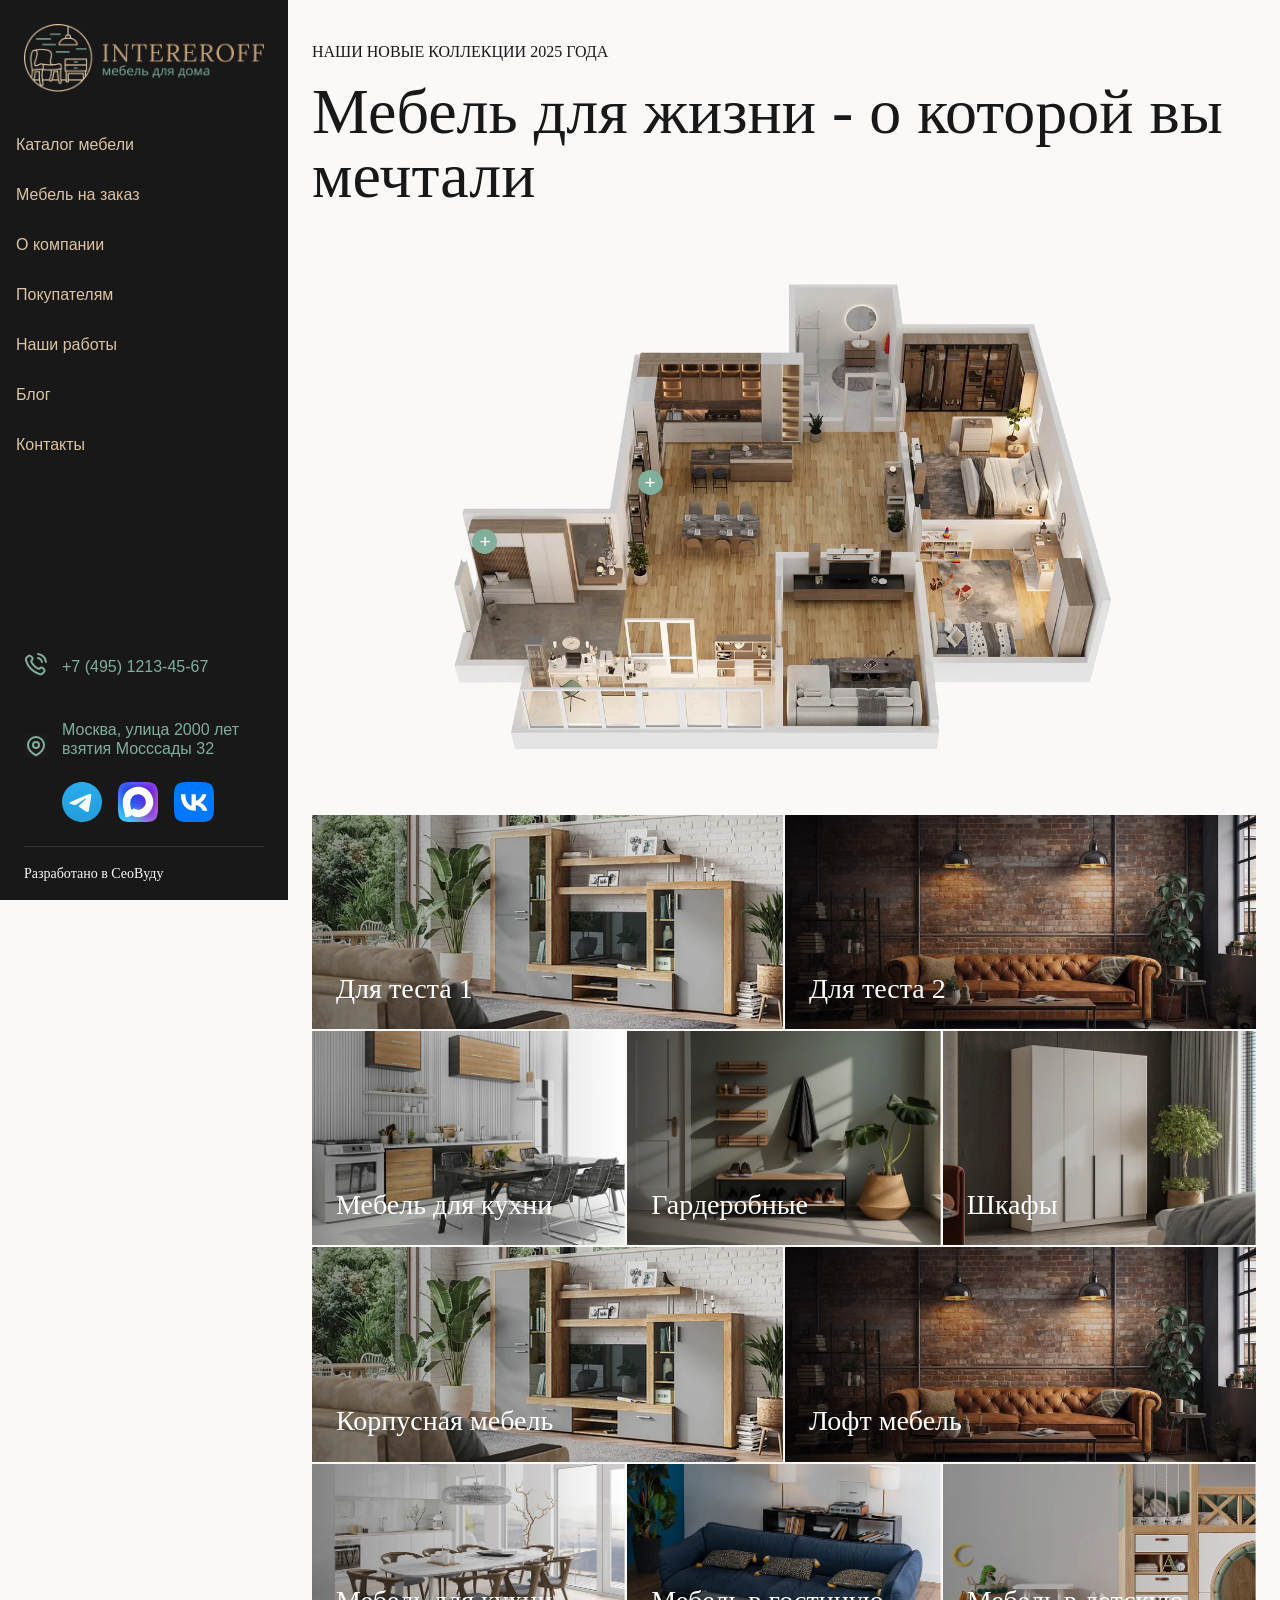
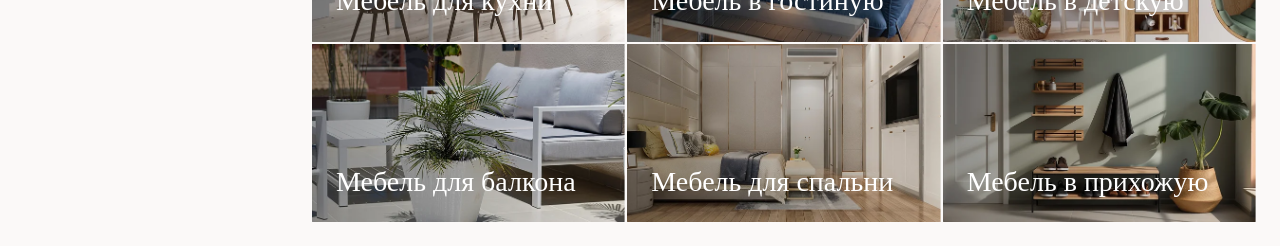
==== index.html @ 12113ed4 "увеличивает нижний отступ у блока месендеров" ====
<!DOCTYPE html>
<html lang="ru">
<head>
    <meta charset="UTF-8">
    <meta name="viewport" content="width=device-width, initial-scale=1.0">
    <title>Авалон - стильные шкафы купэ</title>
    <link rel="stylesheet" href="style.css">
</head>
<body>    
    <main class="main">
        <section class="sidebar">
            <nav class="navigation">
                <a class="navigation-logo" href="/">
                    <img src="assets/img/logo.png" width="240" height="68" alt="логотип сайта">
                </a>

                <ul class="navigation-list">
                    <li class="navigation-item">
                        <a class="navigation-link navigation-link-current" href="#">Каталог мебели</a>
                    </li>
                    <li class="navigation-item">
                        <a class="navigation-link" href="#">Мебель на заказ</a>
                    </li>
                    <li class="navigation-item">
                        <a class="navigation-link" href="#">О компании</a>
                    </li>
                    <li class="navigation-item">
                        <a class="navigation-link" href="#">Покупателям</a>
                    </li>
                    <li class="navigation-item">
                        <a class="navigation-link" href="#">Наши работы</a>
                    </li>
                    <li class="navigation-item">
                        <a class="navigation-link" href="#">Блог</a>
                    </li>
                    <li class="navigation-item">
                        <a class="navigation-link" href="#">Контакты</a>
                    </li>
                </ul>
            </nav>
            <footer class="footer">
                <address class="footer-contacts">
                    <p class="contact-label">Наш телефон</p>
                    <a class="footer-contact footer-phone" href="tel:+749512134567">+7 (495) 1213-45-67</a>

                    <p class="contact-label">Наш адрес</p>
                    <p class="footer-contact footer-address">Москва, улица 2000 лет взятия Мосссады 32</p>
                </address>

                <ul class="social-list">
                    <li class="social-item">
                        <a class="social-link" href="https://t.me/htmlacademy">
                            <span class="visually-hidden">Телеграмм</span>
                           <span class="social-icon social-icon-telegramm" aria-hidden="true" focusable="false"></span>
                        </a>
                    </li>
                    <li class="social-item">
                        <a class="social-link" href="https://www.youtube.com/user/htmlacademyru">
                            <span class="visually-hidden">Max</span>
                            <span class="social-icon social-icon-max" aria-hidden="true" focusable="false"></span>
                        </a>
                    </li>
                    <li class="social-item">
                        <a class="social-link" href="https://vk.com/htmlacademy">
                            <span class="visually-hidden">Вконтакте</span>
                            <span class="social-icon social-icon-vk" aria-hidden="true" focusable="false"></span>
                        </a>
                    </li>
                </ul>
                <p><a class="developer" href="https://seovoodoo.guru">Разработано в СеоВуду</a></p>
            </footer>
            <button class="btn btn-menu-close" type="button">
                <img src="assets/img/ico/close.svg" width="40" height="40" alt="закрыть меню">
            </button>
        </section>

        <section class="sidebar-mobile">
            <nav class="navigation" style="flex-grow: 0">
                <a class="navigation-logo" href="/" style="padding: 0 4px 16px; transition: opacity 0.3s linear 0.3s;">
                    <img src="assets/img/logo-mobile.svg" width="48" height="72" alt="логотип сайта">
                </a>
            </nav>

            <button class="btn btn-menu-open" type="button">
                <img src="assets/img/ico/menu.svg" width="40" height="40" alt="меню">
            </button>
            

            <footer class="footer" style="padding: 0; transition: opacity 0.3s linear 0.3s;">
                <address class="footer-contacts">                    
                    <a 
                        class="footer-contact footer-phone"  
                        href="tel:+749512134567"
                        style="width: 24px; margin: 0 auto 36px;"
                    >
                    </a>                    
                </address>

                <ul class="social-list" style="flex-direction: column; align-items: center; padding: 0 0 96px;">
                    <li class="social-item">
                        <a class="social-link" href="https://t.me/htmlacademy">
                            <span class="visually-hidden">Телеграмм</span>
                           <span class="social-icon social-icon-telegramm" aria-hidden="true" focusable="false"></span>
                        </a>
                    </li>
                    <li class="social-item">
                        <a class="social-link" href="https://www.youtube.com/user/htmlacademyru">
                            <span class="visually-hidden">Max</span>
                            <span class="social-icon social-icon-max" aria-hidden="true" focusable="false"></span>
                        </a>
                    </li>
                    <li class="social-item">
                        <a class="social-link" href="https://vk.com/htmlacademy">
                            <span class="visually-hidden">Вконтакте</span>
                            <span class="social-icon social-icon-vk" aria-hidden="true" focusable="false"></span>
                        </a>
                    </li>
                </ul>                
            </footer>
        </section>
        
        <div class="content">
            <p class="top-text">Наши новые коллекции 2025 года<p>
            <h1 class="title-h1">Мебель для жизни - о которой вы мечтали</h1>
            <section class="interior">
                <span class="indicator" style="left: 17%; top: 52%" data-indicator-id="1">
                    +
                    <div class="indicator-popup" style="left: 3rem; top: -2rem">
                        <h5 class="title">Мебель для прихожей</h5>
                        <p>Один из самых популярных и недорогих материалов для шкафов-купе.
                            Панели из ламинированной плиты прочные, устойчивы к царапинам (не все цвета) и просты в уходе.</p>
                        <a href="#" class="btn btn-indicator btn-color-primary">Показать</a>
                    </div>
                </span>

                <span class="indicator" style="left: 34.5%; top: 40%" data-indicator-id="2">
                    +
                    <div class="indicator-popup" style="left: 3rem; top: -2rem">
                        <h5 class="title">Мебель в гостиную</h5>                        
                        <a href="#" class="btn btn-indicator btn-color-primary">Показать</a>
                    </div>
                </span>
                

                <img class="responsive" width="1584" height="824" src="assets/img/3d-visual-interior.webp" alt="3Д-интерьер квартиры">
            </section>
            <section>
                <ul class="category-list">
                    <li class="category-item category-item-big">                        
                        <img src="assets/img/preview-category/case-furniture.webp" width="791" height="360" alt="">
                        <h3 class="title">Для теста 1</h3>
                        <a class="btn btn-color-primary btn-category" href="#"><span class="text">Смотреть в каталоге</span></a>                        
                    </li>
                    <li class="category-item category-item-big">                        
                        <img src="assets/img/preview-category/loft-furniture.webp" width="791" height="360" alt="">
                        <h3 class="title">Для теста 2</h3>
                        <a class="btn btn-color-primary btn-category" href="#"><span class="text">Смотреть в каталоге</span></a>
                    </li>
                    <li class="category-item">                        
                        <img src="assets/img/preview-category/kitchen-furniture.webp" width="659" height="450" alt="">
                        <h3 class="title">Мебель для кухни</h3>
                        <a class="btn btn-color-primary btn-category" href="#"><span class="text">Смотреть в каталоге</span></a>                        
                    </li>
                    <li class="category-item">                        
                        <img src="assets/img/preview-category/dressing-rooms.webp" width="659" height="450" alt="">
                        <h3 class="title">Гардеробные</h3>
                        <a class="btn btn-color-primary btn-category" href="#"><span class="text">Смотреть в каталоге</span></a>
                    </li>
                    <li class="category-item">                        
                        <img src="assets/img/preview-category/wardrobes.webp" width="659" height="450" alt="">
                        <h3 class="title">Шкафы</h3>
                        <a class="btn btn-color-primary btn-category" href="#"><span class="text">Смотреть в каталоге</span></a>                        
                    </li>
                    <li class="category-item category-item-big">                        
                        <img src="assets/img/preview-category/case-furniture.webp" width="791" height="360" alt="">
                        <h3 class="title">Корпусная мебель</h3>
                        <a class="btn btn-color-primary btn-category" href="#"><span class="text">Смотреть в каталоге</span></a>                        
                    </li>
                    <li class="category-item category-item-big">                        
                        <img src="assets/img/preview-category/loft-furniture.webp" width="791" height="360" alt="">
                        <h3 class="title">Лофт мебель</h3>
                        <a class="btn btn-color-primary btn-category" href="#"><span class="text">Смотреть в каталоге</span></a>
                    </li>
                    <li class="category-item">                        
                        <img src="assets/img/preview-category/kitchen-furniture-2.webp" width="659" height="375" alt="">
                        <h3 class="title">Мебель для кухни</h3>
                        <a class="btn btn-color-primary btn-category" href="#"><span class="text">Смотреть в каталоге</span></a>
                    </li>
                    <li class="category-item">                        
                        <img src="assets/img/preview-category/living-room-furniture.webp" width="659" height="375" alt="">
                        <h3 class="title">Мебель в гостиную</h3>
                        <a class="btn btn-color-primary btn-category" href="#"><span class="text">Смотреть в каталоге</span></a>
                    </li>
                    <li class="category-item">                        
                        <img src="assets/img/preview-category/nursery-furniture.webp" width="659" height="375" alt="">
                        <h3 class="title">Мебель в детскую</h3>
                        <a class="btn btn-color-primary btn-category" href="#"><span class="text">Смотреть в каталоге</span></a>
                    </li>
                    <li class="category-item">                        
                        <img src="assets/img/preview-category/furniture-for-balconies.webp" width="659" height="375" alt="">
                        <h3 class="title">Мебель для балкона</h3>
                        <a class="btn btn-color-primary btn-category" href="#"><span class="text">Смотреть в каталоге</span></a>
                    </li>
                    <li class="category-item">                        
                        <img src="assets/img/preview-category/bedroom-furniture.webp" width="659" height="375" alt="">
                        <h3 class="title">Мебель для спальни</h3>
                        <a class="btn btn-color-primary btn-category" href="#"><span class="text">Смотреть в каталоге</span></a>
                    </li>
                    <li class="category-item">                        
                        <img src="assets/img/preview-category/hallway-furniture.webp" width="659" height="375" alt="">
                        <h3 class="title">Мебель в прихожую</h3>
                        <a class="btn btn-color-primary btn-category" href="#"><span class="text">Смотреть в каталоге</span></a>
                    </li>
                </ul>
            </section>            
        </div>
        
    </main> 
    <script src="js/script.js"></script>   
</body>
</html>
---- style.css ----
@font-face {
  font-family: "Lora";
  font-style: normal;
  font-weight: 400;
  src: url("fonts/lora-400.ttf") format("ttf");
  font-display: swap;
}

@font-face {
  font-family: "Lora";
  font-style: normal;
  font-weight: 500;
  src: url("fonts/lora-500.ttf") format("ttf");
  font-display: swap;
}

@font-face {
  font-family: "Inter";
  font-style: normal;
  font-weight: 400;
  src: url("fonts/Inter_18pt-Regular.ttf") format("ttf");
  font-display: swap;
}

/* @font-face {
  font-family: "Inter";
  font-style: normal;
  font-weight: 500;
  src: url("fonts/Inter_18pt-Medium.ttf") format("ttf");
  font-display: swap;
} */

html {
  height: 100%;
}

body {
  min-width: 360px;
  margin: 0;

  font-family: 'Lora', 'Arial', sans-serif;
  font-style: normal;
  font-weight: 400;
  color:#181818; 
  background-color: #fbf9f8; 
}

*,
*::before,
*::after {
  box-sizing: border-box;
}

.visually-hidden {
  position: absolute;

  width: 1px;
  height: 1px;
  margin: -1px;
  padding: 0;

  border: 0;
  clip: rect(0 0 0 0);
  overflow: hidden;
}

img {
  max-width: 100%;
  height: auto;

  object-fit: cover;
}

.title-h1 {
    margin: 0;
    margin-bottom: 64px;

    font-family: 'Lora';
    font-size: 64px;
    line-height: 100%;
    font-weight: 400;
}

.btn-color-primary {
    background-color: #80B09C;    
}

.btn-color-primary:hover {
    background-color: #657d67;
}

.text-color-primary {
    color: #80B09C;
}

.btn {    
  display: inline-block;  

  color: #ffffff;
  font-size: 16px;
  line-height: 20px;
  font-weight: 500;  
  text-decoration: none;
  text-align: left;  

  border-radius: 2px;

  cursor: pointer;
}

.btn-indicator {
    width: 190px;
    padding: 10px;

    text-align: center;
    text-shadow: 0 4px 4px rgba(0, 0, 0, 0.25);
}

.btn-category {
    position: absolute;
    left: 24px;
    bottom: 24px;

    width: 243px;
    padding: 14px 14px 14px 24px;
    text-shadow: 0 4px 4px rgba(0, 0, 0, 0.25);

    opacity: 0;
    transition: opacity 0.5s ease-out;
}

.btn-menu-open {    
    padding: 24px 8px;
    border: none;

    background-color: transparent;
    text-align: center;    
}

.btn-menu-close {
    display: none;    
}

.btn-menu-open img {
    vertical-align: bottom;
}

.main {    
    width: 100%;
}

.top-text {
    font-family: 'Inter';
    text-transform: uppercase;
    line-height: 150%;
}

.sidebar {
    position: fixed;
    width: 288px;
    min-height: 100vh;
    display: flex;
    flex-direction: column;

    background-color: #181818;
}

.sidebar-mobile {
    display: none;
}

.navigation {
    /* min-height: 484px; */
    flex-grow: 1;
    display: flex;
    flex-direction: column;
}

.navigation-logo {
    display: block;
    padding: 24px;    
}

.navigation-list {    
    margin: 0;
    /* margin-top: auto; */
    padding: 0;

    list-style-type: none;
}

.navigation-link {
    display: block;
    padding: 16px;
    
    color: #DDC4A4;    
    text-decoration: none;    
}

.navigation-link:hover {
    background-color: #252525;
}

.footer {
    padding: 24px 24px 0;    
}

.contact-label {
    margin: 0;
    margin-left: 38px;

    font-family: 'Inter';
    font-style: normal;
    font-size: 13px;
    line-height: 150%;
}



.footer-contact {
    display: flex;
    align-items: flex-end;
    gap: 14px;
    margin-top: 0;
    margin-bottom: 24px;

    line-height: 120%;
    text-decoration: none;
    font-style: normal;
    color: #80B09C;
}

.footer-contact::before {
    content: '';
    width: 24px;
    height: 24px;
    
    background-position: center;
    background-repeat: no-repeat;
    background-size: cover;
    
    flex-shrink: 0;
}

.footer-phone::before {
    background-image: url('assets/img/ico/phone-ico.svg');
}


.footer-address::before {    
    background-image: url('assets/img/ico/location-ico.svg');
}

.social-list {
  display: flex;
  flex-wrap: wrap;
  gap: 16px;
  max-width: 240px;
  margin: 0;  
  padding: 0 0 24px 38px;  

  list-style-type: none;
  border-bottom: 1px solid #323539;
}

.social-link {
  position: relative;

  display: block;
  width: 40px;
  min-height: 40px;  
}

.social-icon {
  position: absolute;
  top: 0;
  left: 0;
  right: 0;
  bottom: 0;

  margin: auto;  
}

.social-icon-telegramm {  
  background-image: url('assets/img/ico/telegram-ico.svg'); 
}

.social-icon-max {  
  background-image: url('assets/img/ico/max-ico.svg'); 
}

.social-icon-vk {  
  background-image: url('assets/img/ico/vk-ico.svg'); 
}

.developer {
    font-family: 'Open sans';
    color: #f9f9f9;
    text-decoration: none;
    font-size: 14px;
    line-height: 150%;
}

.content {
    padding: 24px;       
    margin-left: 288px;
}

.interior {
    margin-bottom: 48px;   
    
    position: relative;
}

.indicator {
    width: 25px;
    height: 25px;

    display: flex;
    justify-content: center;
    align-items: center;    

    position: absolute;
    
    color: #FFFFFF;
    background-color: #80B09C;
    border-radius: 50%;    
    text-align: center;
    font-size: 19px;
    line-height: 1;

    transition: transform 0.2s ease;
    cursor: pointer;    
}

.indicator.active {
    background-color: #EEA23E;
}

.indicator::before,
.indicator::after {
    content: '';
    position: absolute;    
    left: -14px;    
    right: -14px;
    top: -14px;
    bottom: -14px;

    border-radius: 50%;
    opacity: 0;
    border: 2px solid #80B09C;

    animation: pulser 2.5s linear infinite;    
}

.indicator.active::before,
.indicator.active::after {
    border-color: transparent;
}

.indicator::after {
    animation-delay: 1.25s;
}


@keyframes pulser {
    0% {
        transform: scale(0.5);
        opacity: 0;
    }

    50% {
        opacity: 1;
    }

    100% {
        transform: scale(1);
        opacity: 0;
    }
}

.indicator-popup {    
    width: 290px;
    min-width: 290px;
    padding: 20px 18px;

    position: absolute;
    z-index: 1;
    opacity: 0;

    color: #000;
    background: #fff;
    border-radius: 10px;
    
    text-align: left;
    line-height: 1;
    
    transform: scale(0.95) translateY(10px);
    visibility: hidden;
    transition: all 0.5s cubic-bezier(0.175, 0.885, 0.32, 1.275);
    box-shadow: 0 10px 25px rgba(0, 0, 0, 0.15);
}

.indicator-popup .title {
    margin: 0;
    margin-bottom: 10px;
}

.indicator.active .indicator-popup {
    display: block;
    visibility: visible;

    opacity: 1;
    transform: scale(1) translateY(0);    
}

.category-list {    
    padding: 0;
    margin: 0;
    display: grid;
    grid-gap: 2px;
    grid-template-columns: repeat(6, minmax(75px, 1fr));
    grid-template-rows: repeat(5, minmax(100px, auto));

    list-style: none;    
}

.category-item {
    position: relative;

    grid-column: span 2;

    line-height: 0;
    background-color: #f5f5f5;    
}

.category-item .title {
    position: absolute;
    left: 24px;
    bottom: 24px;
    z-index: 10;

    margin: 0;
    padding: 0;

    font-family: 'Lora';
    font-size: 28px;
    font-weight: 500;
    line-height: 120%; 
    color: #ffffff;
    
    transition: transform 0.5s linear;
}

.category-item:hover .title {
    transform: translateY(-72px);   
}

.category-item:hover .btn {
    opacity: 1;
}

.category-item-big {   
    grid-column: span 3;
}

.category-item .text {
    display: flex;
    gap: 8px;    
}

.category-item .text::after {
    content: '';
    width: 20px;
    height: 20px;
    background-image: url('assets/img/ico/arrow-right.svg');
    background-size: contain;
    background-position: center;
    background-repeat: no-repeat;
}

@media screen and (max-width: 1200px) {

    .category-item .title {
        font-size: 22px;
    }

    .category-item:hover .title {
        transform: translateY(-54px);   
    }

    .btn {
        font-size: 13px;
    }

    .btn-category {
        width: 187px;
        padding: 6px 16px;        
    }

}


@media screen and (max-width: 991px) {

    .title-h1 {
        margin-bottom: 40px;
        /* max-width: 280px; */
        font-size: 32px;
    }

    .interior {
        display: none;
    }

    .navigation-link {
        padding: 8px;
    }

    
    .content {    
        margin-left: 56px;
        padding: 16px;
        padding-top: 16px; 
    }

    .sidebar {
        z-index: 200;
        transform: translateX(-288px);
        transition: transform 0.4s ease-out;
    }

    .btn-menu-close {
        position:absolute;
        top: 0;
        right: 0;

        display: block;
        width: 40px;
        border: none;

        background-color: transparent;
    }

    .sidebar-mobile {
        position: fixed;
        z-index: 100;
        width: 56px;
        min-height: 100vh;

        display: flex;
        flex-direction: column;
        justify-content: space-between;

        opacity: 1;
        background-color: #181818;
        transition: width 0.45s ease-out;
    }

    .category-item .title {
        bottom: 72px;
    }

    .btn {
        font-size: 13px;
    }

    .btn-category {
        width: 200px;
        padding: 6px 16px;
        opacity: 1;
    }

}

@media screen and (max-width: 730px) {

    .title-h1 {
        /* max-width: 260px; */
        margin-bottom: 20px;

        font-size: 30px;        
    }

    .top-text {        
        font-size: 14px;
    }

    .content {
        padding: 8px;
        padding-top: 8px; 
    }

    .category-list {
        grid-template-columns: 100%;
        grid-template-rows: repeat(11, 240px);        
    }

    .category-item, .category-item-big {
        grid-column: 1/-1;
    }

    .category-item img {
        height: 240px;
    }

    .category-item .title {
        font-size: 28px;
    }
}
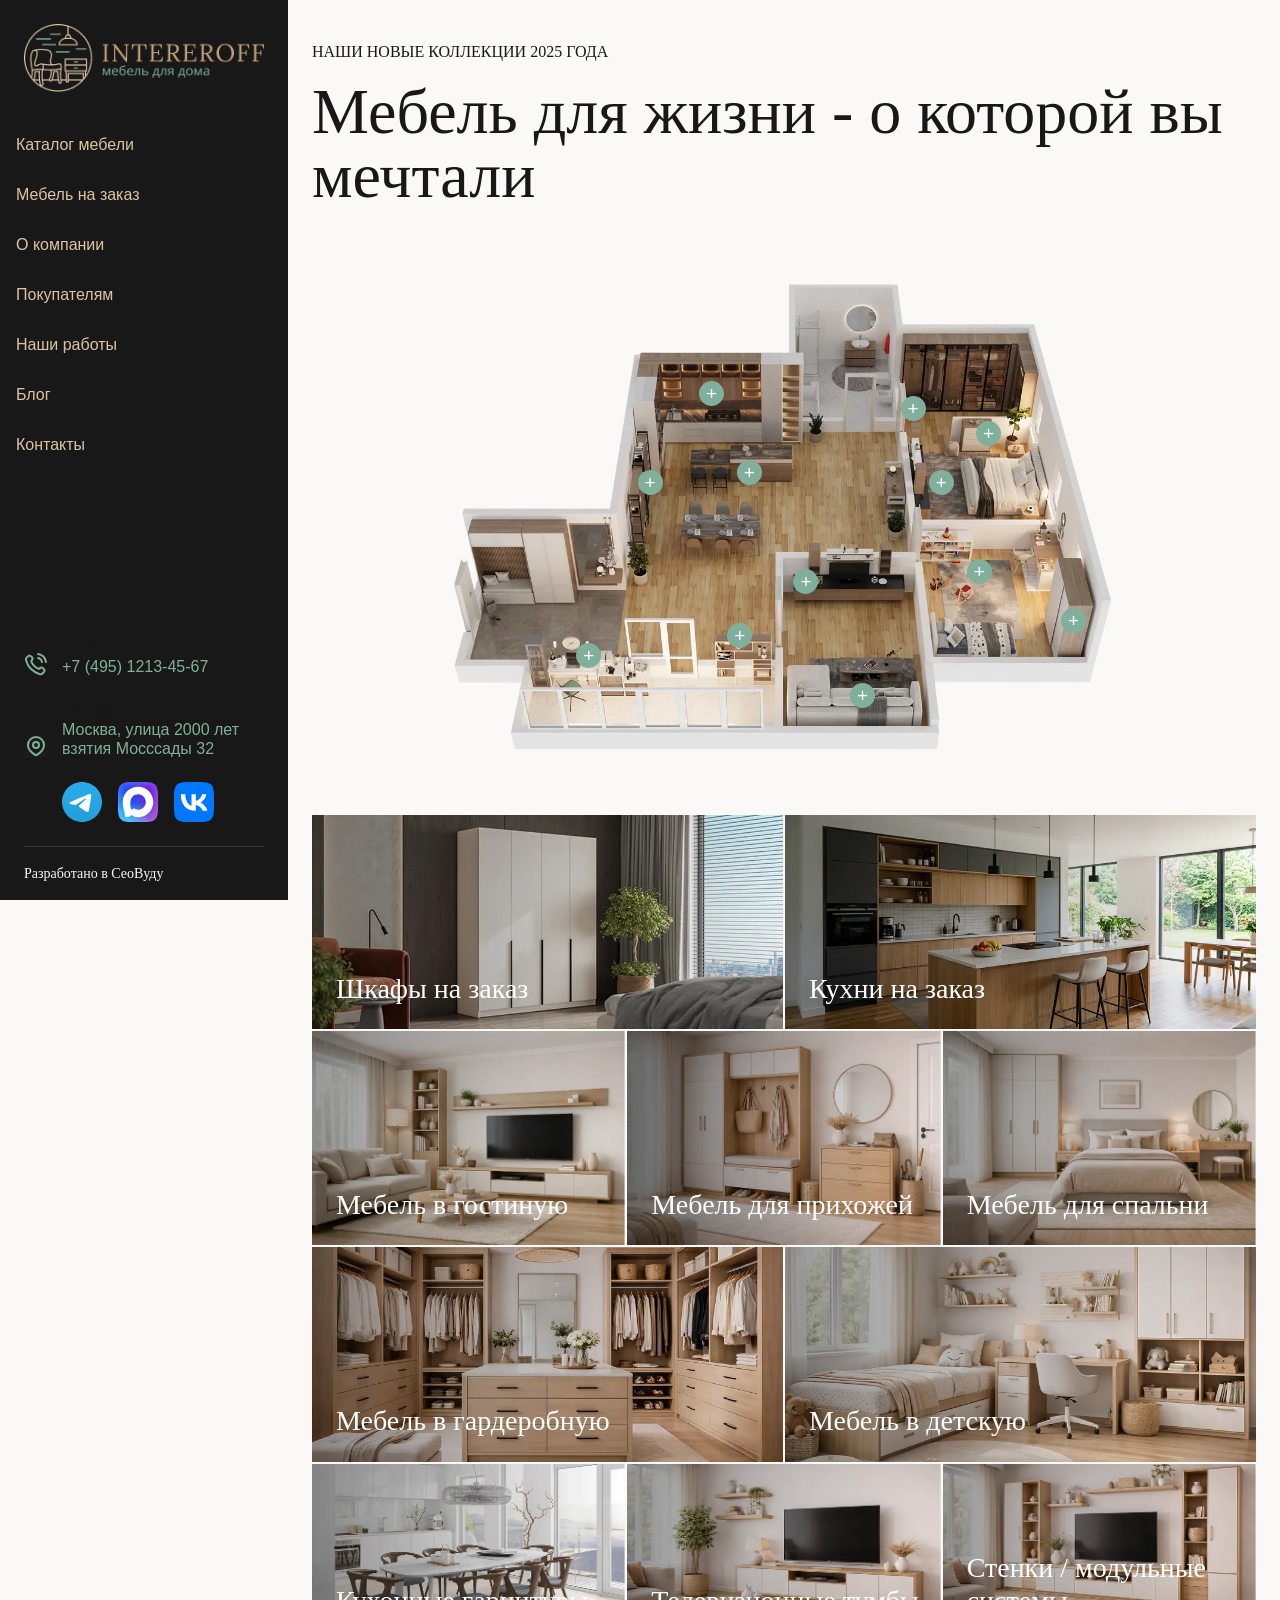
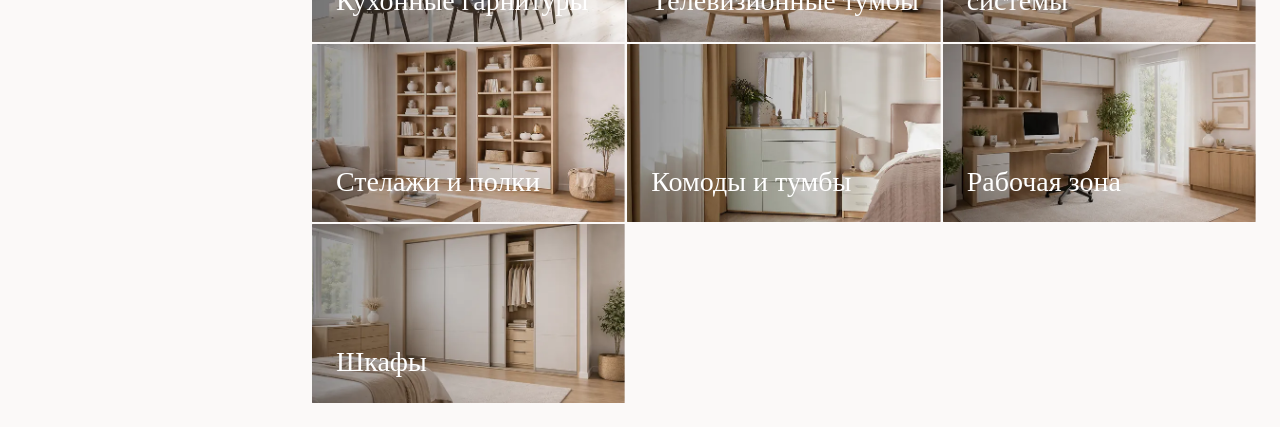
==== commit 8303d9cf: "Изменяет меню категорий" ====
--- a/index.html
+++ b/index.html
@@ -69,7 +69,7 @@
                 </ul>
                 <p><a class="developer" href="https://seovoodoo.guru">Разработано в СеоВуду</a></p>
             </footer>
-            <button class="btn btn-menu-close" type="button">
+            <button class="btn-menu-close" type="button">
                 <img src="assets/img/ico/close.svg" width="40" height="40" alt="закрыть меню">
             </button>
         </section>
@@ -81,7 +81,7 @@
                 </a>
             </nav>
 
-            <button class="btn btn-menu-open" type="button">
+            <button class="btn-menu-open" type="button">
                 <img src="assets/img/ico/menu.svg" width="40" height="40" alt="меню">
             </button>
             
@@ -96,7 +96,7 @@
                     </a>                    
                 </address>
 
-                <ul class="social-list" style="flex-direction: column; align-items: center; padding: 0 0 96px;">
+                <ul class="social-list" style="flex-direction: column; align-items: center; padding: 0 0 72px;">
                     <li class="social-item">
                         <a class="social-link" href="https://t.me/htmlacademy">
                             <span class="visually-hidden">Телеграмм</span>
@@ -123,20 +123,110 @@
             <p class="top-text">Наши новые коллекции 2025 года<p>
             <h1 class="title-h1">Мебель для жизни - о которой вы мечтали</h1>
             <section class="interior">
-                <span class="indicator" style="left: 17%; top: 52%" data-indicator-id="1">
+                <span class="indicator" style="left: 45%; top: 38%">
                     +
                     <div class="indicator-popup" style="left: 3rem; top: -2rem">
-                        <h5 class="title">Мебель для прихожей</h5>
-                        <p>Один из самых популярных и недорогих материалов для шкафов-купе.
-                            Панели из ламинированной плиты прочные, устойчивы к царапинам (не все цвета) и просты в уходе.</p>
-                        <a href="#" class="btn btn-indicator btn-color-primary">Показать</a>
-                    </div>
-                </span>
-
-                <span class="indicator" style="left: 34.5%; top: 40%" data-indicator-id="2">
+                        <h5 class="title">Мебель для кухни</h5>
+                        <p>Функциональные решения для удобной готовки и хранения. Подберём под ваш стиль и размеры.</p>
+                        <a href="#" class="btn btn-indicator btn-color-primary">Показать</a>
+                    </div>
+                </span>
+
+                <span class="indicator" style="right: 35%; top: 25%">
+                    +
+                    <div class="indicator-popup" style="left: -20rem; top: -5rem">
+                        <h5 class="title">Мебель в гардеробную</h5>
+                        <p>Системы хранения, где всё на своём месте. Максимум удобства и порядка.</p>
+                        <a href="#" class="btn btn-indicator btn-color-primary">Показать</a>
+                    </div>
+                </span>
+
+                <span class="indicator" style="right: 32%; top: 40%">
+                    +
+                    <div class="indicator-popup" style="right: 3rem; top: -2rem">
+                        <h5 class="title">Мебель для спальни</h5>
+                        <p>Создайте комфортное пространство для отдыха с продуманной и стильной мебелью.</p>
+                        <a href="#" class="btn btn-indicator btn-color-primary">Показать</a>
+                    </div>
+                </span>
+
+                <span class="indicator" style="right: 28%; bottom: 37%">
+                    +
+                    <div class="indicator-popup" style="right: 3rem; top: -2rem">
+                        <h5 class="title">Мебель в детскую</h5>
+                        <p>Практичные и безопасные решения для учёбы, игр и отдыха ребёнка.</p>
+                        <a href="#" class="btn btn-indicator btn-color-primary">Показать</a>
+                    </div>
+                </span>
+
+                <span class="indicator" style="right: 18%; bottom: 27%">
+                    +
+                    <div class="indicator-popup" style="right: 3rem; top: -2rem">
+                        <h5 class="title">Шкафы</h5>
+                        <p>Шкафы под любые задачи — от компактных до вместительных, с индивидуальным наполнением.</p>
+                        <a href="#" class="btn btn-indicator btn-color-primary">Показать</a>
+                    </div>
+                </span>
+
+                <span class="indicator" style="right: 27%; top: 30%">
+                    +
+                    <div class="indicator-popup" style="right: 3rem; top: -2rem">
+                        <h5 class="title">Комоды</h5>
+                        <p>Практичные решения для хранения вещей с удобным доступом и аккуратным внешним видом.</p>
+                        <a href="#" class="btn btn-indicator btn-color-primary">Показать</a>
+                    </div>
+                </span>
+
+                <span class="indicator" style="left: 41%; top: 22%">
                     +
                     <div class="indicator-popup" style="left: 3rem; top: -2rem">
-                        <h5 class="title">Мебель в гостиную</h5>                        
+                        <h5 class="title">Кухонные гарнитуры</h5>
+                        <p>Готовые и индивидуальные гарнитуры с продуманной эргономикой и дизайном.</p>
+                        <a href="#" class="btn btn-indicator btn-color-primary">Показать</a>
+                    </div>
+                </span>
+
+                <span class="indicator" style="left: 34.5%; top: 40%">
+                    +
+                    <div class="indicator-popup" style="left: 3rem; top: -2rem">
+                        <h5 class="title">Стеллажи</h5>
+                        <p>Лёгкие и функциональные конструкции для хранения и зонирования пространства.</p>
+                        <a href="#" class="btn btn-indicator btn-color-primary">Показать</a>
+                    </div>
+                </span>
+
+                <span class="indicator" style="left: 44%; bottom: 24%">
+                    +
+                    <div class="indicator-popup" style="left: -8rem; top: -13rem">
+                        <h5 class="title">Полки</h5>
+                        <p>Компактные решения для хранения и декора, которые дополнят интерьер.</p>
+                        <a href="#" class="btn btn-indicator btn-color-primary">Показать</a>
+                    </div>
+                </span>
+
+                <span class="indicator" style="left: 28%; bottom: 20%">
+                    +
+                    <div class="indicator-popup" style="left: -8rem; top: -16rem">
+                        <h5 class="title">Рабочая зона</h5>
+                        <p>Удобные решения для продуктивной работы дома — столы, системы хранения и организация пространства.</p>
+                        <a href="#" class="btn btn-indicator btn-color-primary">Показать</a>
+                    </div>
+                </span>
+
+                <span class="indicator" style="left: 51%; bottom: 35%">
+                    +
+                    <div class="indicator-popup" style="left: -8rem; top: -13rem">
+                        <h5 class="title">ТВ тумбы</h5>    
+                        <p>Удобные и стильные тумбы для техники и хранения в зоне отдыха.</p>                    
+                        <a href="#" class="btn btn-indicator btn-color-primary">Показать</a>
+                    </div>
+                </span>
+
+                <span class="indicator" style="left: 57%; bottom: 12%">
+                    +
+                    <div class="indicator-popup" style="left: -8rem; top: -14rem">
+                        <h5 class="title">Мебель в гостиную</h5>    
+                        <p>Стильные решения для уютного интерьера и комфортного отдыха всей семьи.</p>                    
                         <a href="#" class="btn btn-indicator btn-color-primary">Показать</a>
                     </div>
                 </span>
@@ -147,68 +237,73 @@
             <section>
                 <ul class="category-list">
                     <li class="category-item category-item-big">                        
-                        <img src="assets/img/preview-category/case-furniture.webp" width="791" height="360" alt="">
-                        <h3 class="title">Для теста 1</h3>
+                        <img src="assets/img/preview-category/shkafy-na-zakaz.webp" width="791" height="360" alt="">
+                        <h3 class="title">Шкафы на заказ</h3>
                         <a class="btn btn-color-primary btn-category" href="#"><span class="text">Смотреть в каталоге</span></a>                        
                     </li>
                     <li class="category-item category-item-big">                        
-                        <img src="assets/img/preview-category/loft-furniture.webp" width="791" height="360" alt="">
-                        <h3 class="title">Для теста 2</h3>
-                        <a class="btn btn-color-primary btn-category" href="#"><span class="text">Смотреть в каталоге</span></a>
-                    </li>
-                    <li class="category-item">                        
-                        <img src="assets/img/preview-category/kitchen-furniture.webp" width="659" height="450" alt="">
-                        <h3 class="title">Мебель для кухни</h3>
+                        <img src="assets/img/preview-category/kuhni-na-zakaz.webp" width="791" height="360" alt="">
+                        <h3 class="title">Кухни на заказ</h3>
+                        <a class="btn btn-color-primary btn-category" href="#"><span class="text">Смотреть в каталоге</span></a>
+                    </li>
+                    <li class="category-item">                        
+                        <img src="assets/img/preview-category/mebel-v-gostinuyu.webp" width="659" height="450" alt="">
+                        <h3 class="title">Мебель в гостиную</h3>
                         <a class="btn btn-color-primary btn-category" href="#"><span class="text">Смотреть в каталоге</span></a>                        
                     </li>
                     <li class="category-item">                        
-                        <img src="assets/img/preview-category/dressing-rooms.webp" width="659" height="450" alt="">
-                        <h3 class="title">Гардеробные</h3>
-                        <a class="btn btn-color-primary btn-category" href="#"><span class="text">Смотреть в каталоге</span></a>
-                    </li>
-                    <li class="category-item">                        
-                        <img src="assets/img/preview-category/wardrobes.webp" width="659" height="450" alt="">
+                        <img src="assets/img/preview-category/mebel-v-prihozhuyu.webp" width="659" height="450" alt="">
+                        <h3 class="title">Мебель для прихожей</h3>
+                        <a class="btn btn-color-primary btn-category" href="#"><span class="text">Смотреть в каталоге</span></a>
+                    </li>
+                    <li class="category-item">                        
+                        <img src="assets/img/preview-category/mebel-dlya-spalni.webp" width="659" height="450" alt="">
+                        <h3 class="title">Мебель для спальни</h3>
+                        <a class="btn btn-color-primary btn-category" href="#"><span class="text">Смотреть в каталоге</span></a>                        
+                    </li>
+                    <li class="category-item category-item-big">                        
+                        <img src="assets/img/preview-category/mebel-v-garderobnuyu.webp" width="791" height="360" alt="">
+                        <h3 class="title">Мебель в гардеробную</h3>
+                        <a class="btn btn-color-primary btn-category" href="#"><span class="text">Смотреть в каталоге</span></a>                        
+                    </li>
+                    <li class="category-item category-item-big">                        
+                        <img src="assets/img/preview-category/mebel-v-detskuyu.webp" width="791" height="360" alt="">
+                        <h3 class="title">Мебель в детскую</h3>
+                        <a class="btn btn-color-primary btn-category" href="#"><span class="text">Смотреть в каталоге</span></a>
+                    </li>
+                    <li class="category-item">                        
+                        <img src="assets/img/preview-category/kuhonnye-garnitury.webp" width="659" height="375" alt="">
+                        <h3 class="title">Кухонные гарнитуры</h3>
+                        <a class="btn btn-color-primary btn-category" href="#"><span class="text">Смотреть в каталоге</span></a>
+                    </li>
+                    <li class="category-item">                        
+                        <img src="assets/img/preview-category/tv-tumby.webp" width="659" height="375" alt="">
+                        <h3 class="title">Телевизионные тумбы</h3>
+                        <a class="btn btn-color-primary btn-category" href="#"><span class="text">Смотреть в каталоге</span></a>
+                    </li>
+                    <li class="category-item">                        
+                        <img src="assets/img/preview-category/stenki-modulnye-sistemy.webp" width="659" height="375" alt="">
+                        <h3 class="title">Стенки / модульные системы</h3>
+                        <a class="btn btn-color-primary btn-category" href="#"><span class="text">Смотреть в каталоге</span></a>
+                    </li>
+                    <li class="category-item">                        
+                        <img src="assets/img/preview-category/stellazhi-i-polki.webp" width="659" height="375" alt="">
+                        <h3 class="title">Стелажи и полки</h3>
+                        <a class="btn btn-color-primary btn-category" href="#"><span class="text">Смотреть в каталоге</span></a>
+                    </li>
+                    <li class="category-item">                        
+                        <img src="assets/img/preview-category/komody-i-prikrovatnye-tumby.webp" width="659" height="375" alt="">
+                        <h3 class="title">Комоды и тумбы</h3>
+                        <a class="btn btn-color-primary btn-category" href="#"><span class="text">Смотреть в каталоге</span></a>
+                    </li>
+                    <li class="category-item">                        
+                        <img src="assets/img/preview-category/rabochee-mesto.webp" width="659" height="375" alt="">
+                        <h3 class="title">Рабочая зона</h3>
+                        <a class="btn btn-color-primary btn-category" href="#"><span class="text">Смотреть в каталоге</span></a>
+                    </li>
+                    <li class="category-item">                        
+                        <img src="assets/img/preview-category/shkafy.webp" width="659" height="375" alt="">
                         <h3 class="title">Шкафы</h3>
-                        <a class="btn btn-color-primary btn-category" href="#"><span class="text">Смотреть в каталоге</span></a>                        
-                    </li>
-                    <li class="category-item category-item-big">                        
-                        <img src="assets/img/preview-category/case-furniture.webp" width="791" height="360" alt="">
-                        <h3 class="title">Корпусная мебель</h3>
-                        <a class="btn btn-color-primary btn-category" href="#"><span class="text">Смотреть в каталоге</span></a>                        
-                    </li>
-                    <li class="category-item category-item-big">                        
-                        <img src="assets/img/preview-category/loft-furniture.webp" width="791" height="360" alt="">
-                        <h3 class="title">Лофт мебель</h3>
-                        <a class="btn btn-color-primary btn-category" href="#"><span class="text">Смотреть в каталоге</span></a>
-                    </li>
-                    <li class="category-item">                        
-                        <img src="assets/img/preview-category/kitchen-furniture-2.webp" width="659" height="375" alt="">
-                        <h3 class="title">Мебель для кухни</h3>
-                        <a class="btn btn-color-primary btn-category" href="#"><span class="text">Смотреть в каталоге</span></a>
-                    </li>
-                    <li class="category-item">                        
-                        <img src="assets/img/preview-category/living-room-furniture.webp" width="659" height="375" alt="">
-                        <h3 class="title">Мебель в гостиную</h3>
-                        <a class="btn btn-color-primary btn-category" href="#"><span class="text">Смотреть в каталоге</span></a>
-                    </li>
-                    <li class="category-item">                        
-                        <img src="assets/img/preview-category/nursery-furniture.webp" width="659" height="375" alt="">
-                        <h3 class="title">Мебель в детскую</h3>
-                        <a class="btn btn-color-primary btn-category" href="#"><span class="text">Смотреть в каталоге</span></a>
-                    </li>
-                    <li class="category-item">                        
-                        <img src="assets/img/preview-category/furniture-for-balconies.webp" width="659" height="375" alt="">
-                        <h3 class="title">Мебель для балкона</h3>
-                        <a class="btn btn-color-primary btn-category" href="#"><span class="text">Смотреть в каталоге</span></a>
-                    </li>
-                    <li class="category-item">                        
-                        <img src="assets/img/preview-category/bedroom-furniture.webp" width="659" height="375" alt="">
-                        <h3 class="title">Мебель для спальни</h3>
-                        <a class="btn btn-color-primary btn-category" href="#"><span class="text">Смотреть в каталоге</span></a>
-                    </li>
-                    <li class="category-item">                        
-                        <img src="assets/img/preview-category/hallway-furniture.webp" width="659" height="375" alt="">
-                        <h3 class="title">Мебель в прихожую</h3>
                         <a class="btn btn-color-primary btn-category" href="#"><span class="text">Смотреть в каталоге</span></a>
                     </li>
                 </ul>
--- a/style.css
+++ b/style.css
@@ -134,11 +134,13 @@
     border: none;
 
     background-color: transparent;
-    text-align: center;    
+    text-align: center;   
+    cursor: pointer; 
 }
 
 .btn-menu-close {
     display: none;    
+    cursor: pointer;
 }
 
 .btn-menu-open img {
@@ -420,7 +422,7 @@
     display: grid;
     grid-gap: 2px;
     grid-template-columns: repeat(6, minmax(75px, 1fr));
-    grid-template-rows: repeat(5, minmax(100px, auto));
+    grid-template-rows: repeat(6, minmax(100px, auto));
 
     list-style: none;    
 }
@@ -531,12 +533,13 @@
     }
 
     .btn-menu-close {
-        position:absolute;
+        position: absolute;
         top: 0;
         right: 0;
 
         display: block;
         width: 40px;
+        height: 40px;
         border: none;
 
         background-color: transparent;
@@ -561,12 +564,16 @@
         bottom: 72px;
     }
 
+    .category-item:hover .title {
+        transform: none;   
+    }
+
     .btn {
         font-size: 13px;
     }
 
     .btn-category {
-        width: 200px;
+        width: 186px;
         padding: 6px 16px;
         opacity: 1;
     }
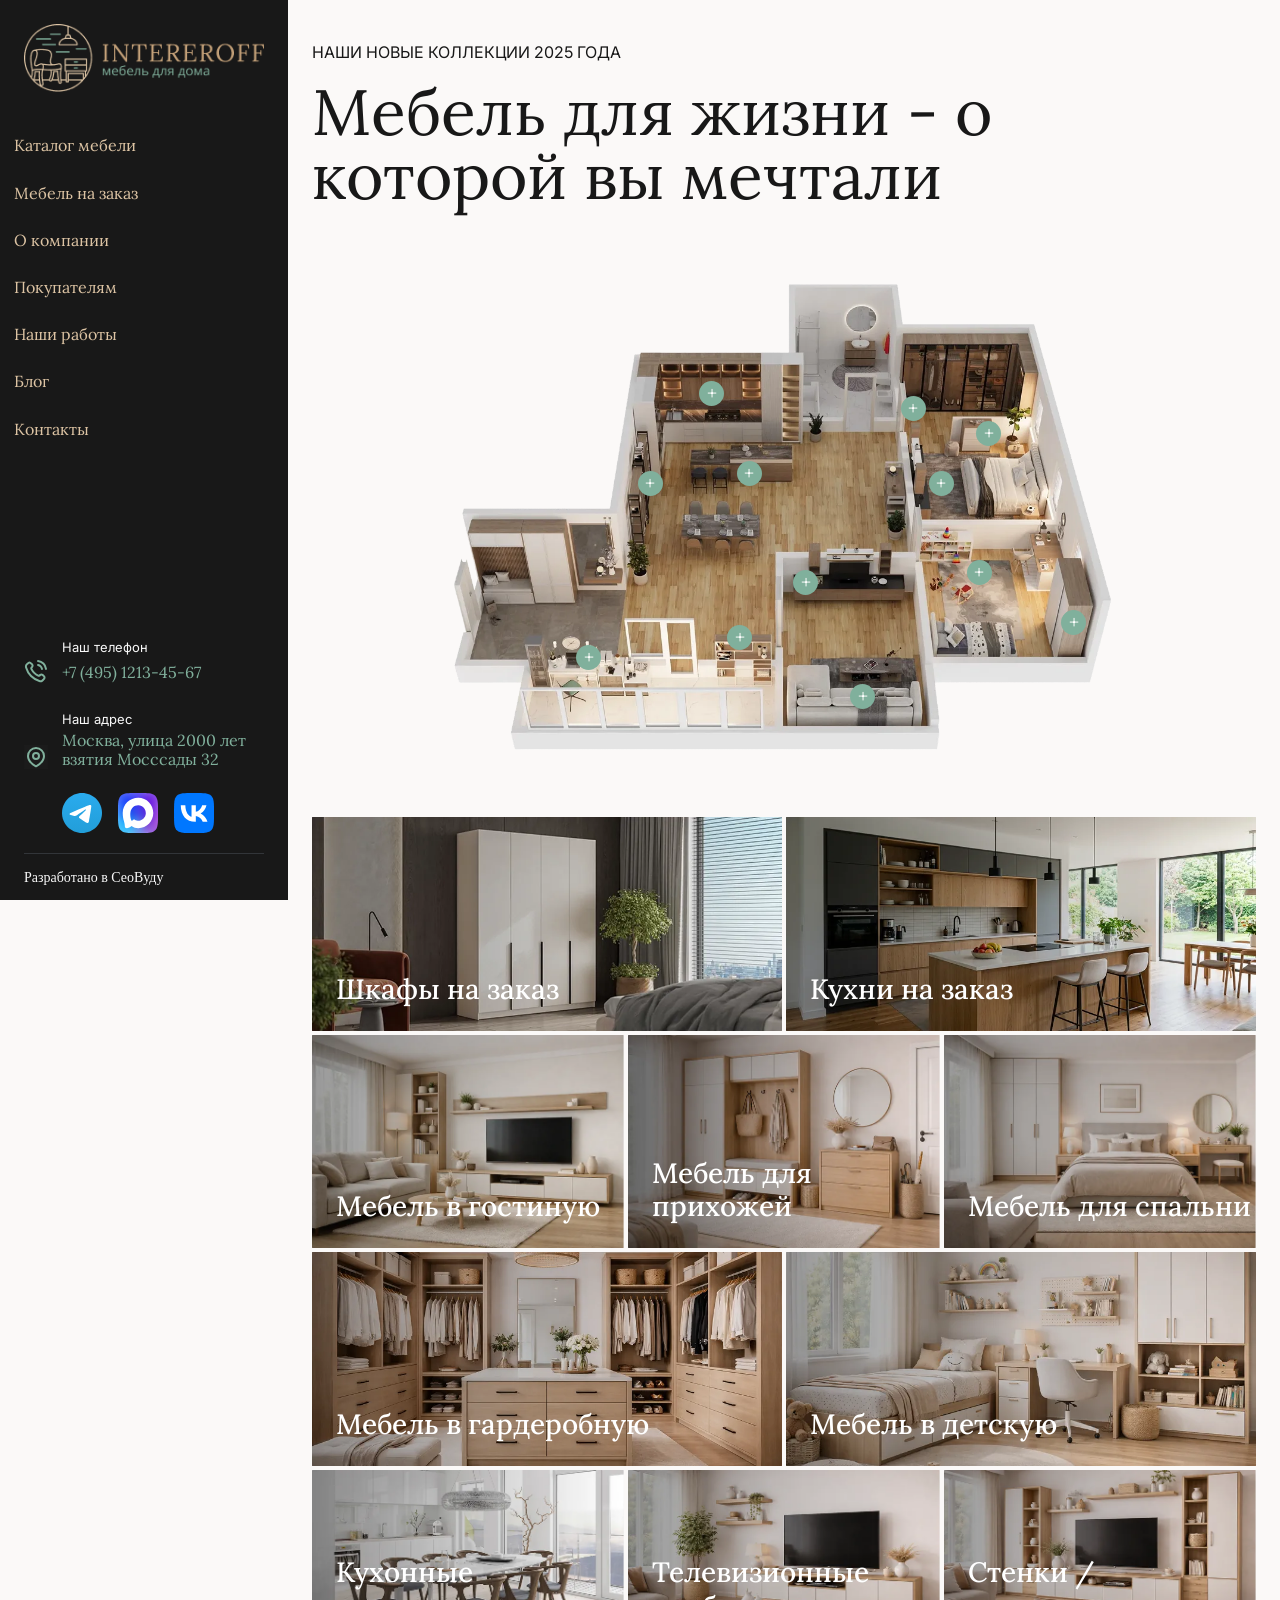
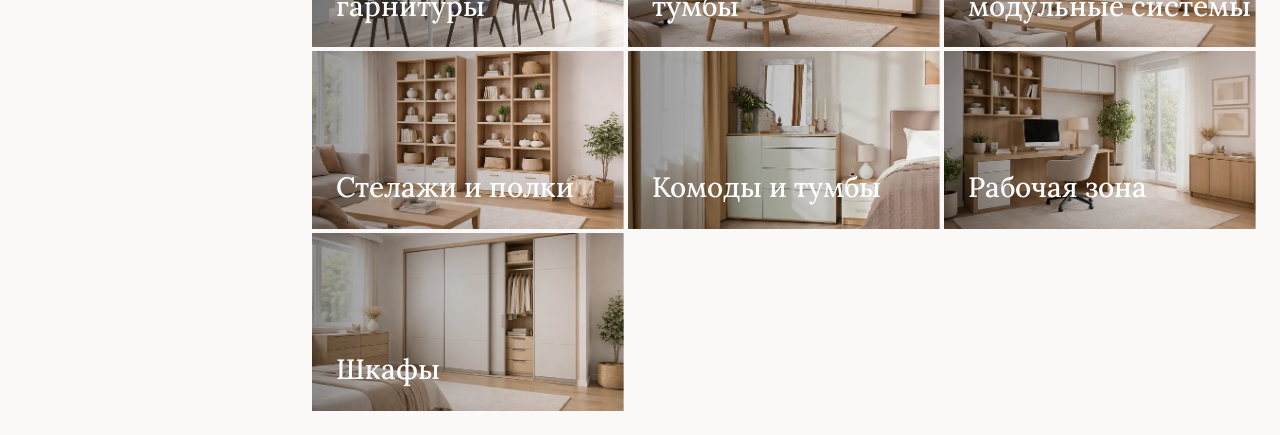
==== commit 16ede28e: "Разработка десктопной версии странички Контакты" ====
--- a/index.html
+++ b/index.html
@@ -16,10 +16,10 @@
 
                 <ul class="navigation-list">
                     <li class="navigation-item">
-                        <a class="navigation-link navigation-link-current" href="#">Каталог мебели</a>
-                    </li>
-                    <li class="navigation-item">
-                        <a class="navigation-link" href="#">Мебель на заказ</a>
+                        <a class="navigation-link" href="catalog.html">Каталог мебели</a>
+                    </li>
+                    <li class="navigation-item">
+                        <a class="navigation-link" href="mebel-na-zakaz.html">Мебель на заказ</a>
                     </li>
                     <li class="navigation-item">
                         <a class="navigation-link" href="#">О компании</a>
@@ -34,7 +34,7 @@
                         <a class="navigation-link" href="#">Блог</a>
                     </li>
                     <li class="navigation-item">
-                        <a class="navigation-link" href="#">Контакты</a>
+                        <a class="navigation-link" href="contacts.html">Контакты</a>
                     </li>
                 </ul>
             </nav>
@@ -121,7 +121,7 @@
         
         <div class="content">
             <p class="top-text">Наши новые коллекции 2025 года<p>
-            <h1 class="title-h1">Мебель для жизни - о которой вы мечтали</h1>
+            <h1 class="title-h1-home">Мебель для жизни - о которой вы мечтали</h1>
             <section class="interior">
                 <span class="indicator" style="left: 45%; top: 38%">
                     +
@@ -239,7 +239,7 @@
                     <li class="category-item category-item-big">                        
                         <img src="assets/img/preview-category/shkafy-na-zakaz.webp" width="791" height="360" alt="">
                         <h3 class="title">Шкафы на заказ</h3>
-                        <a class="btn btn-color-primary btn-category" href="#"><span class="text">Смотреть в каталоге</span></a>                        
+                        <a class="btn btn-color-primary btn-category" href="cupboards.html"><span class="text">Смотреть в каталоге</span></a>                        
                     </li>
                     <li class="category-item category-item-big">                        
                         <img src="assets/img/preview-category/kuhni-na-zakaz.webp" width="791" height="360" alt="">
--- a/style.css
+++ b/style.css
@@ -1,34 +1,26 @@
 @font-face {
-  font-family: "Lora";
-  font-style: normal;
-  font-weight: 400;
-  src: url("fonts/lora-400.ttf") format("ttf");
-  font-display: swap;
+    font-family: 'Lora';
+    src: url('fonts/Lora-VariableFont_wght.ttf') format('truetype supports variations'),
+        url('fonts/Lora-VariableFont_wght.ttf') format('truetype-variations');         
+    font-weight: 300 900;
+    font-stretch: 75% 200%;
 }
 
 @font-face {
-  font-family: "Lora";
-  font-style: normal;
-  font-weight: 500;
-  src: url("fonts/lora-500.ttf") format("ttf");
-  font-display: swap;
+    font-family: 'Inter';
+    src: url('fonts/Inter-VariableFont_opsz\,wght.ttf') format('truetype supports variations'),
+        url('fonts/Inter-VariableFont_opsz\,wght.ttf') format('truetype-variations');         
+    font-weight: 300 900;
+    font-stretch: 75% 200%;
 }
 
 @font-face {
-  font-family: "Inter";
-  font-style: normal;
-  font-weight: 400;
-  src: url("fonts/Inter_18pt-Regular.ttf") format("ttf");
-  font-display: swap;
-}
-
-/* @font-face {
-  font-family: "Inter";
-  font-style: normal;
-  font-weight: 500;
-  src: url("fonts/Inter_18pt-Medium.ttf") format("ttf");
-  font-display: swap;
-} */
+    font-family: 'OpenSans';
+    src: url('fonts/OpenSans-VariableFont_wdth\,wght.ttf') format('truetype supports variations'),
+        url('fonts/OpenSans-VariableFont_wdth\,wght.ttf') format('truetype-variations');         
+    font-weight: 300 900;
+    font-stretch: 75% 200%;
+}
 
 html {
   height: 100%;
@@ -41,6 +33,8 @@
   font-family: 'Lora', 'Arial', sans-serif;
   font-style: normal;
   font-weight: 400;
+  font-size: 16px;
+  line-height: 150%;
   color:#181818; 
   background-color: #fbf9f8; 
 }
@@ -71,7 +65,7 @@
   object-fit: cover;
 }
 
-.title-h1 {
+.title-h1-home {
     margin: 0;
     margin-bottom: 64px;
 
@@ -80,6 +74,37 @@
     line-height: 100%;
     font-weight: 400;
 }
+
+.title-h1 {
+    margin: 0;
+    margin-bottom: 12px;
+
+    font-family: 'Lora';
+    font-size: 40px;
+    line-height: 100%;
+    font-weight: 400;
+}
+
+.title-h2 {
+    margin: 0;
+    margin-bottom: 40px;
+
+    font-family: 'Lora';
+    font-size: 22px;
+    line-height: 120%;
+    font-weight: 500;
+}
+
+.title-h3 {
+    margin: 0;
+    margin-bottom: 12px;
+
+    font-family: 'Lora';
+    font-size: 22px;
+    line-height: 120%;
+    font-weight: 600;
+}
+
 
 .btn-color-primary {
     background-color: #80B09C;    
@@ -147,6 +172,65 @@
     vertical-align: bottom;
 }
 
+.btn-filter {
+    position: relative;
+    grid-column: 1/2;
+
+    width: 165px;
+    padding: 10px 24px 10px 50px;
+    border: none;
+
+    font-size: 14px;        
+}
+
+.btn-show-more {
+    width: 184px;    
+    padding: 18px;
+    border: none;
+
+    text-align: center;
+}
+
+.number-selected-filters {
+    position: absolute;
+    top: -12px;
+    right: -12px;
+
+    width: 24px;
+    height: 24px;
+    border-radius: 50%;
+
+    font-family: 'Inter';
+    font-size: 12px;
+    line-height: 24px;
+    font-weight: 500;
+
+    text-align: center;
+    color:#ffffff;
+    background-color: #E33B32;
+}
+
+.btn-filter::before {
+    content: '';
+    width: 18px;
+    height: 18px;    
+
+    position: absolute;
+    left: 24px;
+    top: 11px;  
+
+    background-image: url('assets/img/ico/filter-ico.svg');    
+}
+
+.btn-product {
+    max-width: 334px;
+    padding: 14px;       
+    border-radius: 1px;
+
+    font-family: 'Inter';
+    text-align: center;
+}
+
 .main {    
     width: 100%;
 }
@@ -184,8 +268,7 @@
 }
 
 .navigation-list {    
-    margin: 0;
-    /* margin-top: auto; */
+    margin: 0;    
     padding: 0;
 
     list-style-type: none;
@@ -193,7 +276,10 @@
 
 .navigation-link {
     display: block;
-    padding: 16px;
+    padding: 14px;
+
+    font-size: 16px;
+    line-height: 120%;
     
     color: #DDC4A4;    
     text-decoration: none;    
@@ -213,8 +299,8 @@
 
     font-family: 'Inter';
     font-style: normal;
-    font-size: 13px;
-    line-height: 150%;
+    color: #f9f9f9;
+    font-size: 13px;    
 }
 
 
@@ -259,7 +345,7 @@
   gap: 16px;
   max-width: 240px;
   margin: 0;  
-  padding: 0 0 24px 38px;  
+  padding: 0 0 20px 38px;  
 
   list-style-type: none;
   border-bottom: 1px solid #323539;
@@ -280,7 +366,9 @@
   right: 0;
   bottom: 0;
 
-  margin: auto;  
+  margin: auto; 
+  background-size: 40px; 
+  background-repeat: no-repeat;
 }
 
 .social-icon-telegramm {  
@@ -293,6 +381,11 @@
 
 .social-icon-vk {  
   background-image: url('assets/img/ico/vk-ico.svg'); 
+}
+
+p:has(.developer) {
+    margin-top: 10px;
+    margin-bottom: 12px;
 }
 
 .developer {
@@ -420,11 +513,82 @@
     padding: 0;
     margin: 0;
     display: grid;
-    grid-gap: 2px;
+    grid-gap: 4px;
     grid-template-columns: repeat(6, minmax(75px, 1fr));
     grid-template-rows: repeat(6, minmax(100px, auto));
 
-    list-style: none;    
+    list-style-type: none;    
+}
+
+.category-list.catalog-page {
+   grid-template-rows: repeat(5, minmax(100px, auto)); 
+}
+
+.category-list.mebel-page {
+   grid-template-rows: repeat(1, minmax(100px, auto)); 
+}
+
+.product-list {
+    padding: 0;
+    margin: 0;
+    margin-bottom: 24px;
+    list-style-type: none;
+
+    display: grid;
+    grid-template-columns: repeat(4, minmax(200px, 1fr));
+    gap: 24px;
+}
+
+.product-item {    
+    position: relative;
+
+    max-width: 366px;
+    display: flex;
+    flex-direction: column;
+    overflow: hidden;
+
+    border-radius: 4px;
+}
+
+.product-item:hover {
+    outline: 1px solid #657D67;
+}
+
+.product-info {
+    display: flex;
+    flex-direction: column;
+    padding: 16px;
+    padding-bottom: 8px;
+}
+
+.product-name {
+    margin-top: 0;
+    margin-bottom: 8px;
+
+    line-height: 120%;
+}
+
+.product-article-number {
+    margin-top: 0;
+    margin-bottom: 8px;
+
+    font-family: 'Inter';
+    font-size: 12px;
+}
+
+.product-price {
+    margin-top: 0;
+    margin-bottom: 16px;
+
+    font-weight: 600;
+    font-size: 22px;
+    line-height: 120%;
+
+    color: #80B09C;
+}
+
+.product-price span {
+    font-size: 18px;
 }
 
 .category-item {
@@ -481,6 +645,890 @@
     background-repeat: no-repeat;
 }
 
+.breadcrumbs-list {
+    display: flex;
+    flex-wrap: wrap;
+    padding: 0;
+    margin-top: 0;
+    margin-bottom: 8px;
+    list-style-type: none;
+}
+
+.breadcrumbs-item {
+    position: relative;
+    display: flex;
+    align-items: center;
+    gap: 10px;
+
+    margin-left: 10px;
+}
+
+.breadcrumbs-item:first-child {
+    margin-left: 0;
+}
+
+.breadcrumbs-item:not(:last-child)::after {
+    content: '';
+    display: block;
+    width: 4px;
+    height: 7px;
+    background-image: url('assets/img/ico/separator.svg');
+    background-repeat: no-repeat;
+    background-position: center;
+    background-size: contain;
+}
+
+.breadcrumbs-link {
+    font-family: 'Inter';
+    font-weight: 500;    
+    font-size: 14px;    
+    color: inherit;
+
+    text-decoration: none;
+}
+
+.breadcrumbs-item:last-child .breadcrumbs-link {
+    color: #657D67;
+}
+
+.list-management-wrapp {
+    display: grid;
+    grid-template-columns: 165px auto 1fr;
+    align-items: center;
+
+    margin-bottom: 24px;
+}
+
+.control-select {
+  grid-column: 3/4;
+
+  width: 324px;
+  height: 52px;
+  margin-left: auto;  
+  padding: 16px;
+  padding-right: 32px;
+
+  font-family: 'OpenSans';
+  font-size: 13px;
+  line-height: 150%;
+  color: #181818;
+  background-color: inherit;
+  background-image: url('assets/img/ico/arrow-down.svg');
+  background-repeat: no-repeat;
+  background-position: right 18px center;
+  border: 1px solid rgba(229, 229, 229, 1);
+  border-radius: 4px;
+  -webkit-appearance: none;
+  -moz-appearance: none;
+  appearance: none;
+}
+
+.control-select:hover {
+  border-color: #657d67;
+}
+
+.list-management-wrapp .number-products-found {
+    grid-column: 2/3;
+
+    font-family: 'Lora';
+    margin-left: 18px;
+    font-size: 18px;
+    line-height: 100%;
+    font-weight: 500;
+    letter-spacing: 0;
+}
+
+.badge {
+    position: absolute;
+    top: 8px;
+    left: 8px;
+
+    max-width: 110px;
+    min-height: 28px;
+    padding: 4px 12px;
+    border-radius: 1px;
+
+    font-family: 'Inter';
+    font-size: 13px;
+    font-weight: 500;    
+    color: #ffffff;
+}
+
+.badge-hit {
+    background-color: #E33B32;
+}
+
+.badge-sale {
+    background-color: #DDC4A4;
+}
+
+.badge-new {
+   background-color: #657D67; 
+}
+
+.pagination-wrap {
+    margin-bottom: 24px;
+    text-align: center;
+}
+
+.pagination-list {
+  margin: 0;
+  margin-bottom: 24px;
+  padding: 0;
+  display: flex;
+  justify-content: center;
+  flex-wrap: wrap;  
+
+  list-style-type: none;  
+}
+
+.pagination-link {
+  display: flex;
+  justify-content: center;
+  align-items: center;
+  min-width: 40px;  
+  height: 40px;
+  padding: 10px 9px;
+  border: 1px solid #E5E5E7;
+
+  color: #2B2D2F;
+  font-family: 'Inter';
+  font-size: 14px;  
+  text-decoration: none;
+  background-color: #ffffff;  
+}
+
+
+.pagination-link-current {
+    color: #657D67;
+}
+
+.pagination-link-prev,
+.pagination-link-next {
+    min-width: 92px;
+}
+
+.pagination-link-prev .control,
+.pagination-link-next .control {
+    display: flex;  
+    align-items: center;
+    gap: 6px;
+}
+
+.pagination-link-prev .control::before {
+    content: '';    
+
+    width: 16px;
+    height: 16px;
+    background-image: url('assets/img/ico/arrow_left.svg');
+    background-position: center;
+    background-repeat: no-repeat;
+}
+
+.pagination-link-next .control::after {
+    content: '';    
+
+    width: 16px;
+    height: 16px;
+    background-image: url('assets/img/ico/arrow_right.svg');
+    background-position: center;
+    background-repeat: no-repeat;
+}
+
+.category-description {  
+    max-width: 1052px;  
+    padding: 64px 24px;
+}
+
+.category-description-title {
+    margin: 0;
+    margin-bottom: 16px;
+
+    font-size: 36px;
+    line-height: 100%;
+    font-weight: 400;
+}
+
+.category-description p {
+    font-family: 'Inter';
+    
+}
+
+.modal-filter {
+    position: fixed;
+    top: 0;
+    left: 288px;
+    
+    width: 462px;
+    height: 100%;
+    padding: 0;
+    
+    background-color: #ffffff;
+    opacity: 0;
+    z-index: -1;
+
+    overflow-y: auto;
+}
+
+.filter-wrap {
+    position: relative;
+    min-height: 100vh;
+
+    padding-bottom: 105px;
+}
+
+.btn-filter-close {
+    display: block;
+    width: 40px;
+    height: 40px;
+    border: none;
+    margin-left: auto;
+
+    background-color: transparent;
+    cursor: pointer;
+}
+
+.title-h4 {
+    margin: 0 0 32px 16px;
+    
+    font-weight: 600;
+    font-size: 28px;
+    line-height: 120%;
+}
+
+.catalog-filter-group {
+    margin: 0;
+    margin-bottom: 8px;
+    padding: 0;
+    border: 0;
+}
+
+.catalog-filter-group:first-child {
+    margin-bottom: 68px;
+}
+
+.catalog-filter-group-name {
+    margin: 0;
+        
+    font-weight: 600;
+    font-size: 20px;
+    line-height: 120%;
+    color:#181818;
+}
+
+.catalog-filter-group:first-child .catalog-filter-group-name {
+    margin-bottom: 80px;
+}
+
+
+
+
+
+.thumbs {
+    display: grid;
+    /* margin-left: -20px; */
+    
+}
+
+.range {
+    --range-track-top: 14px;
+
+    --tickmarks-w: calc(100% - 18px);
+    --option-after-h: 30px;
+    --option-after-top: -30px;
+    --track-width: 382px;
+
+    --range-progress-left: min(
+        calc(var(--value-1) / 100000 * var(--track-width)),
+        calc(var(--value-2) / 100000 * var(--track-width))
+    );
+
+    --range-progress-w: calc((var(--value-2) - var(--value-1)) / 100000 * var(--track-width));
+    
+    position: relative;
+    display: grid;
+    width: var(--track-width);
+}
+
+.range-output {
+    /* --range-output-left: calc(var(--value)/1000 * 1%);
+    --range-output-offset-xy: calc(var(--value)/1000 * -0.95%), 0;
+    --range-output-margin: calc(6 / (var(--value)/1000 + 1) * 1px); */
+
+    --range-output-left: calc(var(--track-width) / (100000 / var(--value)));   
+   
+     
+}
+
+/* .range-label {
+    margin-block-end: 50px;
+    font-size: 24px;
+    font-weight: 500;
+} */
+
+.range-input {
+    position: relative;
+
+    width: 100%;
+    height: 30px;
+    grid-area: 1 / 1;
+    border-radius: 10px;
+    appearance: none;
+    background: none;
+    pointer-events: none;
+
+    margin-left: 0;
+}
+
+.range-input::-webkit-slider-thumb {
+    -webkit-appearance: none;
+
+    width: 20px;
+    height: 20px;
+    border: none;
+    border-radius: 50%;
+    background-color: #657D67;
+    box-shadow: 0px 0px 20px 0px rgba(19, 56, 77, 0.2), 0 0 0 5px inset #ffffff;
+
+    transition: 300ms;
+    pointer-events: auto;
+}
+
+.range-input::-moz-range-thumb {    
+    width: 20px;
+    height: 20px;
+    border: none;
+    border-radius: 50%;
+    background-color: #657D67;
+    box-shadow: 0px 0px 20px 0px rgba(19, 56, 77, 0.2), 0 0 0 5px inset #ffffff;
+
+    transition: 300ms;
+    pointer-events: auto;    
+}    
+
+.range-input:hover::-webkit-slider-thumb,
+.range-input:focus-visible::-webkit-slider-thumb {
+    cursor: grab;
+}
+
+.range-input:hover::-moz-range-thumb,
+.range-input:focus-visible::-moz-range-thumb {
+    cursor: grab;
+}
+
+.range-input:active::-webkit-slider-thumb {
+    box-shadow: 0 0 0 30px inset #657D67;
+}
+
+.range-input:active::-moz-range-thumb {
+    box-shadow: 0 0 0 30px inset #657D67;
+}
+
+.range-input:disabled::-webkit-slider-thumb {
+    box-shadow: 0 0 0 30px inset gray;
+}
+.range-input:disabled::-moz-range-thumb {
+    box-shadow: 0 0 0 30px inset gray;
+}
+
+.range-input:focus-visible {
+    outline-offset: 7px;
+    outline: 1px solid #657D67;
+}
+
+.range-input:focus-visible::-webkit-slider-thumb {
+    outline: 3px solid #657D67;
+}
+
+.range-input:focus-visible::-moz-range-thumb {
+    outline: 3px solid #657D67;
+}
+
+.track {
+    position: absolute;
+    top: var(--range-track-top);
+    width: 100%;
+    height: 8px;
+    border-radius: 10px;
+    background-color: #ECF4FC;
+    z-index: -1;
+}
+
+.progress {
+    position: absolute;
+    top: var(--range-track-top);
+    left: var(--range-progress-left);
+    width: var(--range-progress-w);
+    height: 8px;
+    border-radius: 1000px;
+    background-color: #657D67;
+    z-index: -1;
+}
+
+.range-output {
+    position: absolute;
+    top: -50px;
+    left: var(--range-output-left);
+
+    /* margin-left: var(--range-output-margin); */
+    
+    display: grid;
+    width: 90px;    
+    height: 38px; 
+    padding: 8px 16px;
+    border-radius: 2px;
+    place-items: center;
+    background: transparent;
+    
+    
+    /* transform: translate(var(--range-output-offset-xy));     */
+    transform: translateX(-45px);
+    /* transition: 300ms;      */
+
+    font-family: 'Inter';
+    font-size: 14px; 
+
+    box-shadow: 0px 0px 5px 0px rgba(19, 56, 77, 0.2);
+    user-select: none;
+}
+
+/* .range-output-min {
+    margin-left: 6px;
+}
+
+.range-output-max {
+    margin-left: -9px;
+} */
+
+.range-output::before {
+    content: '';
+
+    position: absolute;
+    bottom: -11px;
+    left: 50%;
+    
+    display: block;
+    width: 14px;
+    height: 11px;
+    
+    background-image: url('assets/img/ico/strelka.png');
+    background-repeat: no-repeat;
+    background-position: center;
+    background-size: cover;    
+   
+    transform: translateX(-50%);
+    
+}
+
+.range-input:hover + .range-output,
+.range-input:focus-visible + .range-output {
+    background-color: #ECF4FC;
+    transition: 0ms;
+}
+
+.tickmarks {
+
+    height: 30px;
+    display: flex;
+    justify-content: space-between;
+
+    color: #181818;
+}       
+
+.legend-wrap {
+    display: flex;
+    justify-content: space-between;
+    align-items: center;
+
+    max-width: 334px;
+    margin-bottom: 16px;
+}
+
+.toggle-button {
+    position: relative;
+
+    width: 36px;
+    height: 36px;
+    padding: 0;
+    border: none;
+    
+    background-color: transparent;
+    cursor: pointer;
+}
+
+.toggle-button span {
+    display: block;
+    width: 14px;
+    height: 2px;
+    margin: 0 auto;
+    background-color: #181818;    
+}
+
+.toggle-button span::before {
+    content: '';
+
+    display: block;
+    width: 14px;
+    height: 2px;
+    
+    background-color: #181818;
+    transform: rotate(-90deg);
+    transition: transform 0.3s ease-in-out;
+}
+
+.toggle-button[aria-expanded="true"] span::before {
+    transform: rotate(0deg);
+}
+
+
+
+.catalog-filter {
+    margin-bottom: 50px;
+}
+
+
+.catalog-filter-list[hidden] {
+    
+    max-height: 0;
+    margin: 0;
+    margin-bottom: 16px;
+    padding: 0;
+
+    list-style-type: none;    
+    transition: max-height 0.3s cubic-bezier(0, 1, 0, 1);
+}
+
+.catalog-filter-list:not([hidden]) {    
+    max-height: 1000px;
+    padding-left: 0;
+
+    overflow: hidden;
+    list-style-type: none; 
+    transition: max-height 0.3s cubic-bezier(1, 0, 1, 0);   
+}
+
+.catalog-filter-list.facade-list:not([hidden]) {
+    display: flex;
+    flex-wrap: wrap;
+    gap: 8px;
+}
+
+.catalog-filter-group-name:has(+ .toggle-button[aria-expanded="true"]) {
+    color:#657D67;
+}
+
+.catalog-filter-item:not(:last-child) {
+    margin-bottom: 8px;
+}
+
+.catalog-filter-item.facade-item {
+    margin-bottom: 0;
+}
+
+.catalog-filter-item .control {
+  position: relative;
+  display: block;
+  padding-left: 24px; 
+
+  font-family: 'Inter';  
+}
+
+.catalog-filter-item .control-facade {
+    display: block;
+    padding: 6px 12px;
+
+    font-family: 'Inter';
+    font-size: 14px;
+    font-weight: 500;    
+    background-color: #F8F9FB;
+}
+
+.control-mark {
+
+  position: absolute;
+  top: 2px;
+  left: 0;
+  width: 20px;
+  height: 20px;
+  
+  background-color: #F8F9FB;
+  border-radius: 6px;
+  border: 2px solid #E5E5E7;
+}
+
+.control-input:disabled + .control-mark {
+    background-color: #E5E5E7;
+}
+
+.control:has(> .control-input:disabled) {
+  color: #E5E5E7;
+}
+
+.control-input[type="checkbox"]:checked + .control-mark {
+    background-color: #657D67;
+    border-color: transparent;
+}
+
+
+.control-input[type="checkbox"]:checked + .control-mark::before {
+  content: "";
+  position: absolute;
+  top: 50%;
+  left: 50%;
+  width: 10px;
+  height: 8px;
+  background-image: url("assets/img/ico/checked.svg");
+  background-size: contain;
+  background-position: center;
+  background-repeat: no-repeat;
+  -webkit-transform: translate(-50%, -50%);
+  transform: translate(-50%, -50%);
+}
+
+.control-facade:has(> .control-input[type="checkbox"]:checked) {
+    color: #ffffff;
+    background-color: #657D67;
+}
+
+
+
+.filter-group-wrap {
+    padding: 16px;   
+}
+
+.filter-footer {
+    position: absolute;
+    left: 0;
+    bottom: 0;
+
+    width: 100%;
+    padding: 16px;
+    
+    background-color: #F8F9FB;
+    box-shadow: 0px -4px 4px 0px rgba(0, 0, 0, 0.1);
+}
+
+.filter-footer > .number-products-found {
+    margin: 0;
+    margin-bottom: 16px;
+
+    font-family: 'Inter';
+    font-size: 13px;
+    line-height: 120%;
+}
+
+.filter-button-wrap {
+    display: flex;
+    justify-content: space-around;    
+    gap: 16px;
+}
+
+.btn-reset {
+    position: relative;
+
+    width: 180px;
+    padding: 10px;
+    padding-left: 50px;
+    border: none;
+    flex-grow: 1;
+
+    font-size: 13px;
+    background-color: #FFFFFF;
+    color: #596574;
+}
+
+.btn-reset::before {
+    content: '';
+    width: 18px;
+    height: 18px;
+    position: absolute;
+    left: 24px;
+    top: 11px;
+    background-image: url('assets/img/ico/reset.svg');
+    background-repeat: no-repeat;
+    background-position: center;
+}
+
+.btn-filter-apply {
+    width: 180px;
+    flex-grow: 1;
+}
+
+.category-text-max-width {
+    max-width: 1060px;
+    margin-bottom: 24px;
+}
+
+/* ************ Контакты Старт **************  */
+
+.map {
+    margin-bottom: 24px;
+}
+
+.contacts-footer {
+    display: flex;
+    gap: 64px;
+}
+
+.feedback-block {
+    width: 664px;
+}
+
+.feedback {
+    display: flex;
+    flex-direction: column;
+}
+
+.feedback-single-text {
+    margin: 0;
+    margin-bottom: 64px;
+
+    font-family: 'Inter';
+    font-size: 18px;
+}
+
+
+.agree-wrap {
+    display: flex;
+    gap: 8px;
+    align-items: center;
+
+    margin-bottom: 24px;
+}
+
+.agree-input {
+    margin: 0;
+}
+
+.agree-text {
+    margin: 0;
+
+    font-family: 'OpenSans';
+    font-size: 12px;    
+}
+
+.feedback .control {
+    margin-bottom: 8px;
+
+    font-family: 'Inter';
+    font-weight: 500;
+    font-size: 14px;
+
+    background-color: #F8F9FB;
+}
+
+.feedback .field-email,
+.feedback .field-message {
+    width: 100%;
+    padding: 16px;
+    margin-bottom: 24px;
+    border: 1px solid #E5E5E7;
+
+    background-color: #F8F9FB;
+    color: #2B2D2F;
+    font-size: 14px;
+}
+
+
+.feedback .field-email {
+    height: 56px;    
+}
+
+.feedback .field-message {
+  resize: none;
+  height: 127px;
+}
+
+
+.feedback .field-message::placeholder {
+  color: rgb(165, 165, 165);
+  text-transform: capitalize;
+}
+
+.feedback .field-email:focus-visible,
+.feedback .field-message:focus-visible {
+  outline: rgb(165, 165, 165) solid 1px;
+}
+
+.btn-submit {
+  max-width: 300px;
+  padding: 14px;
+  border-radius: 1px;
+  border: none;
+
+  font-family: 'Inter';
+  text-align: center;
+}
+
+.phone-block .title-h3 {
+    margin-bottom: 64px;
+}
+
+.phone-block .data  {
+    display: flex;
+    flex-wrap: wrap;
+    gap: 24px;
+
+    margin-bottom: 64px;
+}
+
+.phone {
+    width: 320px;
+}
+
+.phone-number {
+    font-size: 20px;
+}
+
+.phone-number,
+.store-address {
+    margin-bottom: 8px;
+
+    color: #657D67;
+    font-weight: 600;
+}
+
+.phone-number::before {
+    background-image: url('assets/img/ico/phone-call.svg');
+}
+
+
+.store-address::before {    
+    background-image: url('assets/img/ico/location-ico-2.svg');
+}
+
+.phone-block .label {
+    margin: 0;
+    margin-left: 38px;
+    font-family: 'Inter';
+    font-style: normal;    
+    font-size: 13px;    
+}
+
+.go-to-route {
+    display: block;
+    margin-left: 38px;
+
+    font-family: 'Inter';
+    font-size: 14px;
+    font-style: normal;
+    color:#2B2D2F;
+}
+
+.phone-block .social-icon {
+    background-size: 56px;
+}
+
+.phone-block .social-link {
+    width: 56px;
+    min-height: 56px;
+}
+
+/* ************ Контакты Финиш **************  */
+
+
+
+
 @media screen and (max-width: 1200px) {
 
     .category-item .title {
@@ -496,8 +1544,13 @@
     }
 
     .btn-category {
-        width: 187px;
+        width: 192px;
         padding: 6px 16px;        
+    }
+
+    .product-list {
+        grid-template-columns: repeat(3, minmax(210px, 1fr));
+        gap: 12px;
     }
 
 }
@@ -532,7 +1585,7 @@
         transition: transform 0.4s ease-out;
     }
 
-    .btn-menu-close {
+    .btn-menu-close   {
         position: absolute;
         top: 0;
         right: 0;
@@ -544,6 +1597,8 @@
 
         background-color: transparent;
     }
+
+    
 
     .sidebar-mobile {
         position: fixed;
@@ -573,11 +1628,30 @@
     }
 
     .btn-category {
-        width: 186px;
-        padding: 6px 16px;
+        width: 182px;
+        padding: 6px 8px 6px 12px;       
         opacity: 1;
     }
 
+    .product-list {
+        grid-template-columns: repeat(4, minmax(200px, 1fr));
+        gap: 8px;
+    }
+
+    .list-management-wrapp .number-products-found {
+        font-size: 16px;
+    }
+
+    .modal-filter {
+        left: 56px;
+    }
+
+}
+
+@media screen and (max-width: 912px) {
+    .product-list {
+        grid-template-columns: repeat(3, minmax(200px, 1fr)); 
+    }
 }
 
 @media screen and (max-width: 730px) {
@@ -614,4 +1688,96 @@
     .category-item .title {
         font-size: 28px;
     }
+
+    .modal-filter {
+        width: 400px;
+    }
+
+    .list-management-wrapp {
+        grid-template-columns: 50% auto;
+        column-gap: 20px;
+    }
+
+    .btn-filter {
+        width: 100%;
+        grid-column: 1/2;
+        grid-row: 1/2;
+    }
+
+    .btn-reset {
+        width: 100%;
+    }
+
+    .list-management-wrapp .number-products-found {
+        justify-self: center;
+        grid-column: 1/3;
+        grid-row: 2/3;
+
+        font-size: 14px;
+    }
+
+    .control-select {
+        width: 100%;
+        grid-column: 2/3;
+        grid-row: 1/2;
+    }
+
+    .product-list {
+        grid-template-columns: repeat(2, minmax(200px, 1fr));        
+    }
+
+    /* .btn-filter {
+        padding-left: 40%;
+    }
+
+    .btn-filter::before {
+        left: 30%;
+    } */
+
+    .legend-wrap {
+        max-width: 260px;
+    }
+    .filter-button-wrap {
+        flex-direction: column;
+        align-items: center;
+    }
+}
+
+@media screen and (max-width: 480px) {
+
+    .modal-filter {
+        width: 304px;
+    }
+
+    .range {
+        --track-width: 268px;
+    }
+
+    .list-management-wrapp {
+        column-gap: 8px;
+        row-gap: 10px;
+    }
+
+    .product-list {
+        justify-items: center;
+        grid-template-columns: 1fr;        
+    }
+
+    .list-management-wrapp .number-products-found {        
+        grid-column: 2/3;
+        grid-row: 1/2;
+    }
+
+    .control-select {        
+        grid-column: 1/3;
+        grid-row: 2/3;
+    }
+
+    .btn-filter {
+        padding-left: 50px;
+    }
+
+    .btn-filter::before {
+        left: 24px;
+    }
 }
